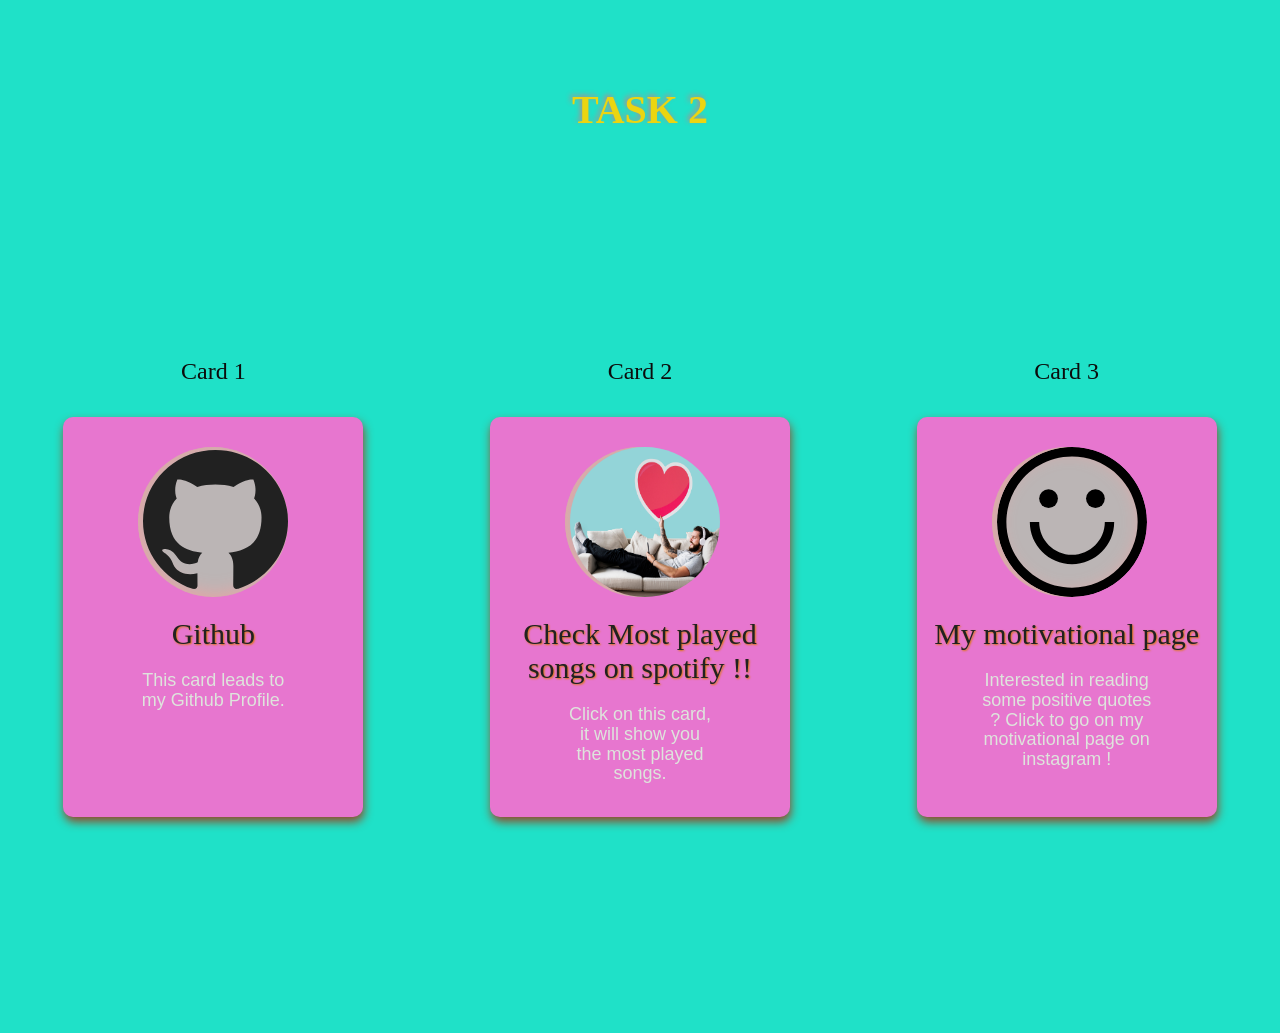
==== index.html @ 8d851a44 "Rename task2.html to index.html" ====
<!DOCTYPE html>
<html lang='en'>
<head>
    <meta charset='UTF-8'>
    <meta name='viewport' content='width=device-width, initial-scale=1.0'>
    <title>Task 2</title>
    <link rel='preconnect' href='https://fonts.gstatic.com'>

    <link rel='stylesheet' href='task-2.css'>
</head>
<body>
  <br><br><br>
  <div class="Heading">
    <h1>
      TASK 2 
  </h1>
  </div>
  <div class='type1'>
    <div class='row1'>
      <div class='column'>
        <div class='cards'>
          Card 1
          <br>
          <br>
        </div>
        <a href='https://github.com/harsh-rajpal' target='_blank'>
          <div class='innercard'>
            <div class='card-img'>
              <div class='bg-img'></div>
              <img class='real-img card1-img' src='card1.svg' alt=''>
      
            </div>
            <div class='text'>
              <div class='card-head'>
                Github
              </div>
              <div class='text-content'>
                This card leads to my Github Profile.
              </div>
      
            </div>
      
          </div>
        </a>
      </div>
      <br><br>
      <div class='column'>
        <div class='cards'>
          Card 2
          <br>
          <br>
        </div>
        <a href='https://en.wikipedia.org/wiki/List_of_most-streamed_songs_on_Spotify' target='_blank'>
          <div class='innercard'>
            <div class='card-img'>
              <div class='bg-img'></div>
              <img class='real-img part2-img' src='card2.jpg' alt=''>
            </div>
            <div class='text'>
              <div class='card-head'>
               Check Most played songs on spotify !!
              </div>
              <div class='text-content'>
                Click on this card, it will show you the most played songs. 
              </div>
              
            </div>
      
          </div>
        </a>
      </div>
      <br><br>
      <div class='column'>
        <div class='cards'>
          Card 3
          <br>
          <br>
        </div>
        <a href='https://instagram.com/best_of_rest_quotes?igshid=j3aey5lcqxcs' target='_blank'>
          <div class='innercard'>
            <div class='card-img'>
              <div class='bg-img'></div>
              <img class='real-img part2-img i3' src='card3.svg' alt=''>
      
            </div>
            <div class='text'>
              <div class='card-head'>
                My motivational page
              </div>
              <div class='text-content content2'>
                Interested in reading some positive quotes ? Click to go on my motivational page on instagram !
              </div>
              
            </div>
      
          </div>
        </a>
      </div>
    </div>
  </div>
</body>
</html>
---- task-2.css ----
* {
    margin: 0;
    padding: 0;
    box-sizing: border-box;
  }
html {
    scroll-behavior: smooth;
}

body {
    background-color: #11e0c5ef;
}

.type1 {
    display: flex;
    align-items: center;
    justify-items: center;
    height: 100vh;
}
.row1 {
    width: 100%;
    margin: auto;
    height: fit-content;
    display: flex;
    flex-direction: row;
    
}

.column {
    margin: auto;
    color: rgb(222, 228, 220);
    height: 450px;
    width: 100%;
}
.innercard {
    height: 400px;
    width: 300px;
    background-color: #e776cf;
    border-radius: 10px;
    box-shadow: 1px 5px 10px rgb(148, 74, 39) ;
    margin: 0px auto;
    transition: 0.5s all ease-in-out;
}
.innercard:hover {
    transform: scale(1.1);
}
.real-img{
    transition: 0.5s all ease-in-out;
}
.real-img:hover{
    transform: scale(1.1);
}
.cards {
    color: rgb(12, 12, 12);
    margin: 0px auto;
    text-align: center;
    font-size: 150%;
    padding-bottom: 5px;
    font-family: 'Roboto Slab', serif;
    width: fit-content;
}
.bg-img {
    height: 150px;
    width: 150px;
    border-radius: 50%;
    box-shadow: 2px -0px 20px rgb(243, 161, 161) inset;
    background: #bbb5b5;
    margin: 0px auto;
    position: relative;
    top: 30px;
}
.real-img {
    margin: 0px;
    padding: 0;
    box-shadow: none;
    height: 150px;
    width: 150px;
}
.real-img-div {
    width: fit-content;
}
.card1-img, .part2-img {
    position: relative;
    top: -120px;
    left: 80px;
}
.card2-img {
    left: 75px;

    
}
.Heading h1 {
    font-size:2.5rem;
    transition: 0.75s all ease-in-out;
    color: rgb(235, 213, 17);
    margin-top: 2rem;
    text-shadow: 2px 2px 5px rgb(156, 147, 147);
    text-shadow: -2px -2px 5px rgb(167, 145, 145);
    display: flex;
    flex-direction: row;
    justify-content: space-around;
  }
  
  .Heading h1:hover {
    transform: scale(1.1);
    justify-content: center;
  }
.card1-img {
    height: 145px;
    width: 145px;
}
.card-img {
    height: 50%;
}
.text {
    width: 100%;
}
.card-head {
    color: #212121;
    font-family: 'Roboto Slab', serif;
    font-size: 30px;
    font-weight:normal;
    text-shadow: 1px 1px 2px rgb(219, 120, 7);
    text-align: center;
    margin: 0px auto;
}

.text-content {
    max-width: 150px;
    text-align: center;
    margin: 0px auto;
    line-height: 1.1;
    font-size: large;
    font-family: 'Gill Sans', 'Gill Sans MT', Calibri, 'Trebuchet MS', sans-serif;
    margin-top: 20px;
}

.content2 {
    max-width: 180px;
}
a {
    color: unset;
    text-decoration: none;
}
a:hover {
    color: unset;
    text-decoration: none;
}
.part2-img{
    border-radius: 100%;
}
.tex{
    text-align: center;
    color: brown;
    font-size:xx-large;

}

@media (max-width:900px) {
    .row1 {
        display: flex;
        flex-direction: column;
    }
    .innercard {
        background-color: #11e0c5ef;
    }
    .card-head {
        color: #e776cf;
    }
    body {
        background: linear-gradient(#e776cf, #212121);
        height: 200vh;
    }
}
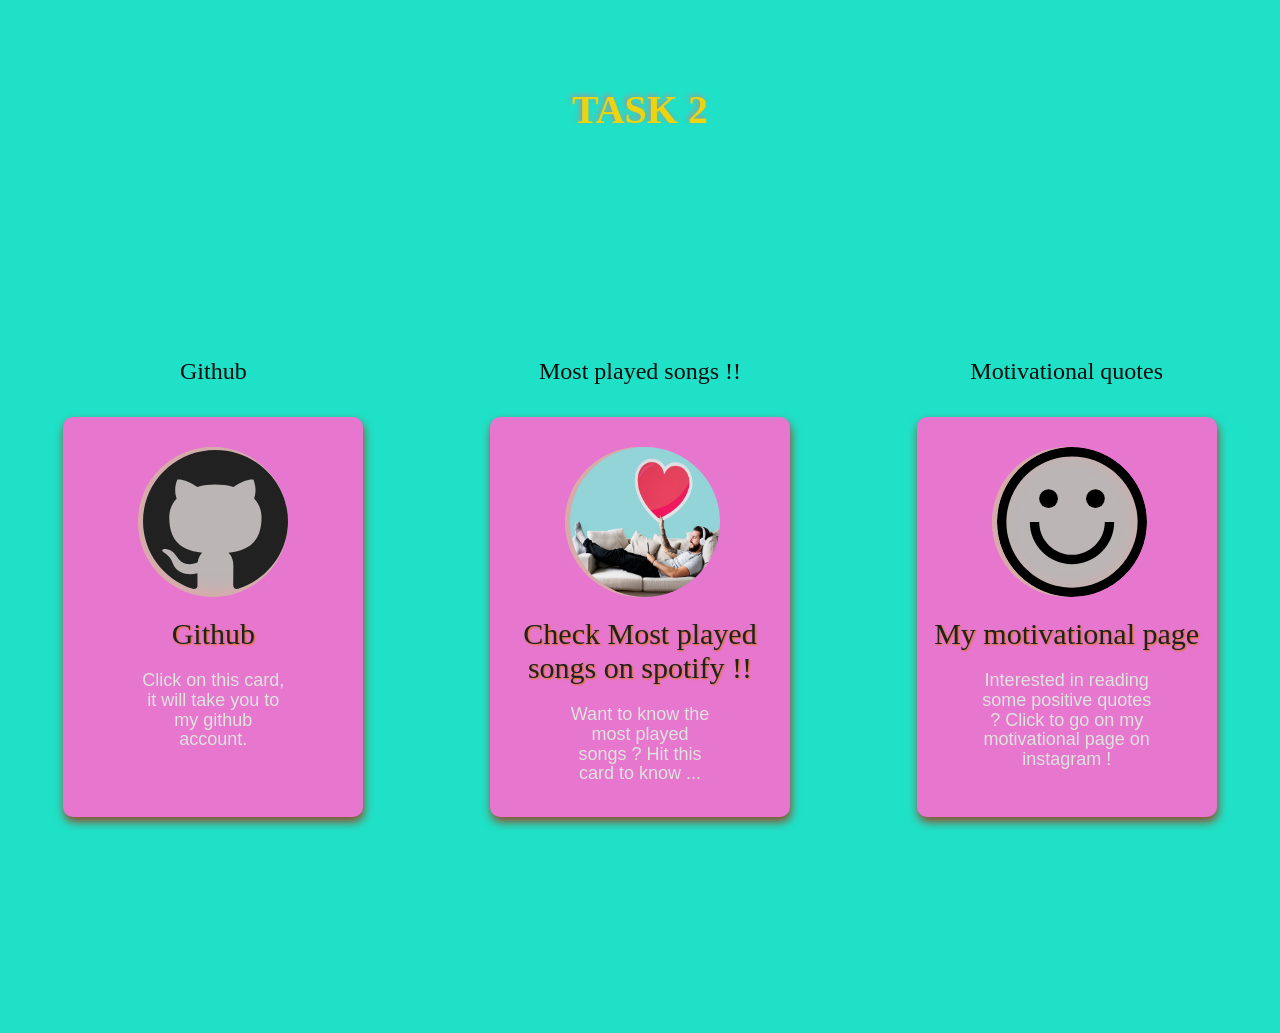
==== commit 819c1a2d: "Update index.html" ====
--- a/index.html
+++ b/index.html
@@ -19,7 +19,7 @@
     <div class='row1'>
       <div class='column'>
         <div class='cards'>
-          Card 1
+          Github
           <br>
           <br>
         </div>
@@ -35,7 +35,7 @@
                 Github
               </div>
               <div class='text-content'>
-                This card leads to my Github Profile.
+                Click on this card, it will take  you to my github account.
               </div>
       
             </div>
@@ -46,7 +46,7 @@
       <br><br>
       <div class='column'>
         <div class='cards'>
-          Card 2
+          Most played songs !!
           <br>
           <br>
         </div>
@@ -61,7 +61,7 @@
                Check Most played songs on spotify !!
               </div>
               <div class='text-content'>
-                Click on this card, it will show you the most played songs. 
+                Want to know the most played songs ? Hit this card to know ... 
               </div>
               
             </div>
@@ -72,7 +72,7 @@
       <br><br>
       <div class='column'>
         <div class='cards'>
-          Card 3
+          Motivational quotes
           <br>
           <br>
         </div>
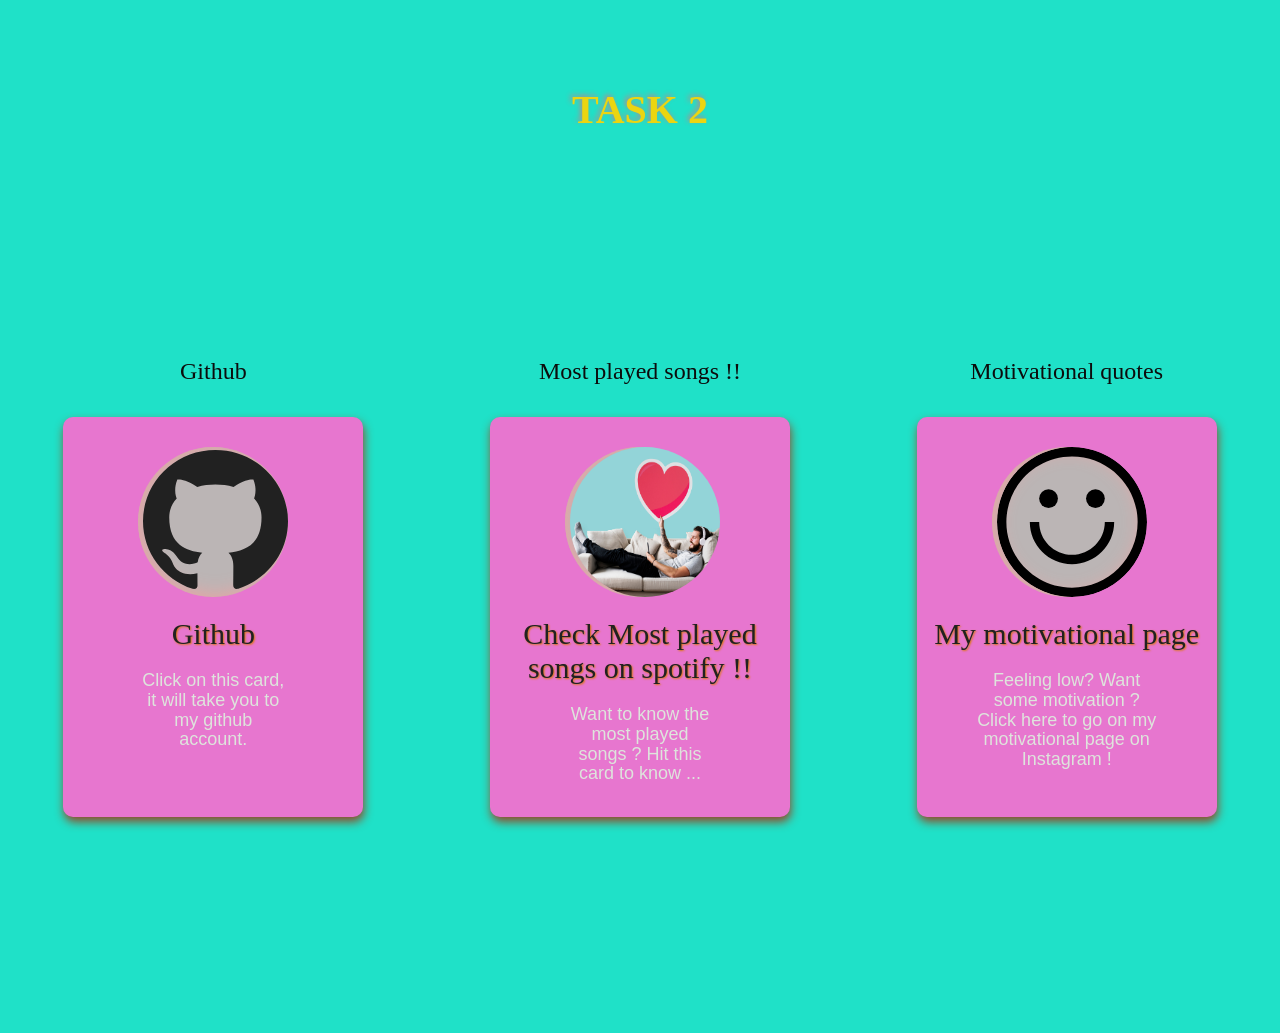
==== commit 932cc7b0: "Update index.html" ====
--- a/index.html
+++ b/index.html
@@ -88,7 +88,7 @@
                 My motivational page
               </div>
               <div class='text-content content2'>
-                Interested in reading some positive quotes ? Click to go on my motivational page on instagram !
+                Feeling low? Want some motivation ? Click here to go on my motivational page on Instagram !
               </div>
               
             </div>
--- a/task-2.css
+++ b/task-2.css
@@ -24,6 +24,14 @@
     display: flex;
     flex-direction: row;
     
+}
+a {
+    color: unset;
+    text-decoration: none;
+}
+a:hover {
+    color: unset;
+    text-decoration: none;
 }
 
 .column {
@@ -138,14 +146,7 @@
 .content2 {
     max-width: 180px;
 }
-a {
-    color: unset;
-    text-decoration: none;
-}
-a:hover {
-    color: unset;
-    text-decoration: none;
-}
+
 .part2-img{
     border-radius: 100%;
 }
@@ -171,4 +172,4 @@
         background: linear-gradient(#e776cf, #212121);
         height: 200vh;
     }
-}+}
